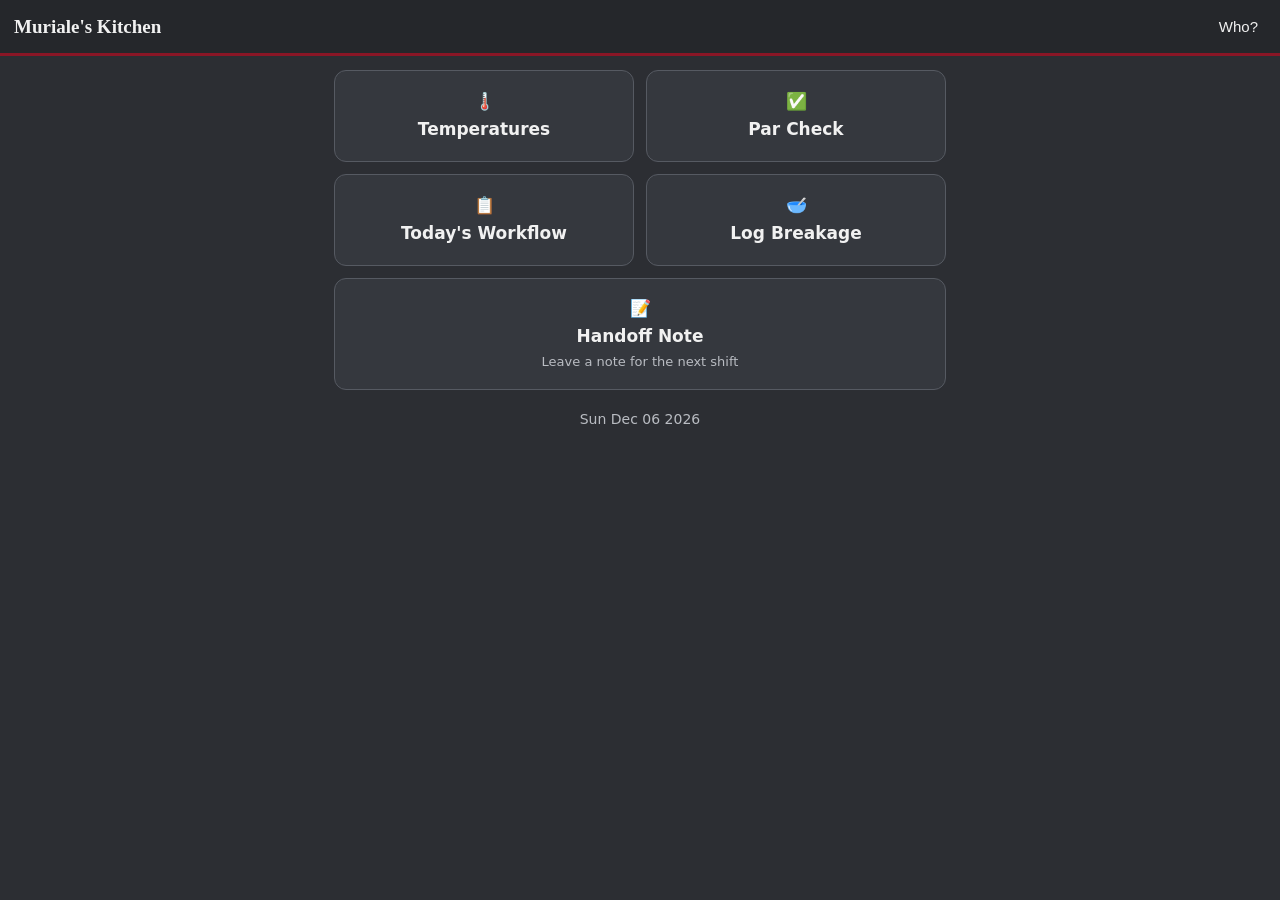
==== ui/m/index.html @ 5ecfcae3 "v2.44.3: phone shows why a save failed; Phone Access lists recent phone activity Co-Authored-By: Cla" ====
<!doctype html>
<html lang="en"><head><meta charset="utf-8">
<meta name="viewport" content="width=device-width,initial-scale=1,maximum-scale=1">
<meta name="theme-color" content="#2c2e33"><link rel="manifest" href="manifest.json"><link rel="icon" href="/favicon.png"><link rel="apple-touch-icon" href="/app-icon.png">
<title>Muriale's Kitchen</title>
<style>
:root{--bg:#2c2e33;--panel:#35383e;--line:#565a62;--text:#f1f1f1;--mute:#b9bcc2;--wine:#8a1626;--green:#1e7d30;--gold:#e0bc6e;--red:#c8202f}
*{box-sizing:border-box;-webkit-tap-highlight-color:transparent}
html,body{margin:0;background:var(--bg);color:var(--text);font:17px/1.4 system-ui,Roboto,Arial,sans-serif}
::-webkit-scrollbar{display:none}*{scrollbar-width:none}
header{position:sticky;top:0;z-index:5;display:flex;align-items:center;gap:10px;padding:10px 14px;background:#25272b;border-bottom:3px solid var(--wine)}
header h1{font:700 19px Georgia,serif;margin:0;flex:1}
header button{background:none;border:0;color:var(--text);font-size:15px;padding:8px}
main{padding:14px;max-width:640px;margin:0 auto;padding-bottom:90px}
.tiles{display:grid;grid-template-columns:1fr 1fr;gap:12px}
.tile{text-decoration:none;background:var(--panel);border:1px solid var(--line);border-radius:12px;padding:18px 10px;text-align:center;font-weight:700;font-size:17px;color:var(--text);min-height:92px;display:flex;flex-direction:column;align-items:center;justify-content:center;gap:4px}
.tile small{text-decoration:none;font-weight:400;color:var(--mute);font-size:13px}
.card{background:var(--panel);border:1px solid var(--line);border-radius:12px;padding:12px;margin:10px 0}
input,select,textarea{width:100%;font:inherit;background:#24262a;color:var(--text);border:1px solid #6b6f78;border-radius:8px;padding:12px;min-height:48px}
textarea{min-height:90px}
label{display:block;font-size:14px;color:var(--mute);margin:10px 0 4px}
.btn{display:block;width:100%;border:0;border-radius:10px;padding:15px;font:700 17px inherit;color:#fff;background:var(--green);margin:12px 0}
.btn.alt{background:#4a4d55}.btn.sm{display:inline-block;width:auto;padding:10px 16px;margin:0;font-size:15px}
.row{display:flex;gap:8px;align-items:center}.row>*{flex:1}.row>.fix{flex:none}
.ok{color:#7fd48d}.bad{color:#ff8a93;font-weight:700}.mute{color:var(--mute);font-size:14px}
.bar{position:sticky;bottom:0;margin:14px -14px -90px;padding:10px 14px;background:#25272b;border-top:1px solid var(--line)}.bar .btn{margin:0;max-width:640px;margin:0 auto}
#errbar{position:sticky;top:52px;z-index:8;display:none;background:#5b0c17;border:2px solid var(--red);border-radius:10px;padding:12px 14px;margin-bottom:10px;font-weight:700}
#toast{position:fixed;left:14px;right:14px;bottom:80px;background:#111;border:1px solid var(--gold);border-radius:10px;padding:14px;display:none;z-index:9}#toast.err{border-color:var(--red)}
.tick{display:flex;gap:12px;align-items:flex-start;padding:12px 0;border-bottom:1px solid #45484f}.tick:last-child{border:0}
.tick input{width:30px;height:30px;min-height:0;flex:none;margin-top:2px}
h2{font:700 18px Georgia,serif;margin:16px 0 6px;color:var(--gold)}
</style></head>
<body>
<header><button id="back" style="display:none">‹ Home</button><h1 id="ttl">Muriale's Kitchen</h1><button id="who"></button></header>
<main><div id="errbar" onclick="this.style.display='none'"></div><div id="v"></div></main><div id="toast"></div>
<script>
"use strict";
const $=s=>document.querySelector(s), esc=s=>String(s==null?"":s).replace(/[&<>"]/g,c=>({"&":"&amp;","<":"&lt;",">":"&gt;",'"':"&quot;"}[c]));
const V=$("#v"); let toastT;
window.addEventListener("unhandledrejection",e=>toast("Something went wrong: "+((e.reason&&e.reason.message)||e.reason),true));window.addEventListener("error",e=>toast("Something went wrong: "+e.message,true));
function toast(m,err){if(err){const e=$("#errbar");e.innerHTML="⚠ "+esc(m)+'<div class="mute" style="font-weight:400">Nothing was lost on the screen. Tap here to close, fix it and try again.</div>';e.style.display="block";window.scrollTo(0,0);return;}$("#errbar").style.display="none";const t=$("#toast");t.textContent=m;t.className=err?"err":"";t.style.display="block";clearTimeout(toastT);toastT=setTimeout(()=>t.style.display="none",err?7000:2800);}
async function api(p,o){let r;try{r=await fetch(p,o);}catch(e){throw new Error("Could not reach the kitchen computer. Check the Wi-Fi and that Kitchen Ops is open on it. Your entries are still on this screen, so try Save again.");}const j=await r.json().catch(()=>({}));if(!r.ok)throw new Error(j.error||"That did not work. Try again.");return j;}
const post=(p,b)=>api(p,{method:"POST",headers:{"Content-Type":"application/json"},body:JSON.stringify(b)}).then(r=>{$("#errbar").style.display="none";return r;});
function me(){try{return localStorage.getItem("kname")||""}catch(e){return ""}}
function setMe(v){const n=(v||"").trim().split(/\s+/)[0]||"";const t=n?n[0].toUpperCase()+n.slice(1):"";try{localStorage.setItem("kname",t)}catch(e){}$("#who").textContent=t?"👤 "+t:"Who?";return t;}
function whoField(){return `<label>Your first name</label><input id="by" value="${esc(me())}" autocomplete="off" autocapitalize="words" placeholder="First name">`;}
function needBy(){const v=setMe($("#by").value);if(!v){toast("Type your first name.",true);$("#by").focus();return "";}return v;}
const today=()=>{const d=new Date();return d.getFullYear()+"-"+String(d.getMonth()+1).padStart(2,"0")+"-"+String(d.getDate()).padStart(2,"0");};
const SCREENS={home,temps,par,work,brk,note};
async function route(){$("#errbar").style.display="none";const h=(location.hash||"#home").slice(1);const [name,arg]=h.split("/");$("#back").style.display=name==="home"?"none":"";setMe(me());
  try{await (SCREENS[name]||home)(decodeURIComponent(arg||""));}catch(e){V.innerHTML=`<div class="card bad">${esc(e.message)}</div><button class="btn alt" onclick="route()">Try again</button>`;}}
window.addEventListener("hashchange",route);$("#back").onclick=()=>location.hash="home";
$("#who").onclick=()=>{const n=prompt("Your first name",me());if(n!==null){setMe(n);}};
function title(t){$("#ttl").textContent=t;}

function home(){title("Muriale's Kitchen");
  V.innerHTML=`<div class="tiles">
  <a class="tile" href="#temps">🌡️<span>Temperatures</span></a>
  <a class="tile" href="#par">✅<span>Par Check</span></a>
  <a class="tile" href="#work">📋<span>Today's Workflow</span></a>
  <a class="tile" href="#brk">🥣<span>Log Breakage</span></a>
  <a class="tile" href="#note" style="grid-column:span 2">📝<span>Handoff Note</span><small>Leave a note for the next shift</small></a></div>
  <p class="mute" style="text-align:center;margin-top:20px">${esc(new Date().toDateString())}</p>`;}

let tempMsg="";
function lim(p,kinds){const k=(kinds.find(x=>x.kind===p.kind)||{});const own=p.min!=null||p.max!=null;return {min:own?p.min:k.min,max:own?p.max:k.max};}
function limText(l){return l.min!=null&&l.max!=null?l.min+"° to "+l.max+"°":l.max!=null?l.max+"° or below":l.min!=null?l.min+"° or above":"";}
function stat(l,v){if(isNaN(v))return "";if(l.max!=null&&v>l.max)return "warm";if(l.min!=null&&v<l.min)return "cold";return "ok";}
async function temps(){title("Temperatures");const d=await api("/api/temps");const t=today();
  const done={};(d.readings||[]).forEach(r=>{if((r.at||"").slice(0,10)===t)done[r.pointId]=r;});
  const L={};d.points.forEach(p=>L[p.id]=lim(p,d.kinds));
  const groups={};d.points.forEach(p=>(groups[p.area||p.kind||"Other"]=groups[p.area||p.kind||"Other"]||[]).push(p));
  if(!d.points.length){V.innerHTML=`<div class="card">No temperature points are set up yet. Add them on the computer in Settings.</div>`;return;}
  V.innerHTML=(tempMsg?`<div class="card" style="border-color:${/OUT OF RANGE/.test(tempMsg)?"var(--red)":"var(--green)"}">${tempMsg}</div>`:"")+whoField()+Object.entries(groups).map(([g,ps])=>`<h2>${esc(g)}</h2>`+ps.map(p=>{const r=done[p.id];const bad=r&&(r.status==="Too Warm"||r.status==="Too Cold");
    return `<div class="card" data-p="${esc(p.id)}"><div class="row"><b>${esc(p.name)}</b><span class="mute fix">${esc(limText(L[p.id]))}</span></div>
    ${r?`<div class="${bad?"bad":"ok"} mute">Logged today: ${esc(r.temp)}°F at ${esc(r.at.slice(11))} by ${esc(r.by)}${bad?" - OUT OF RANGE":""}</div>`:""}
    <div class="row" style="margin-top:6px"><button type="button" class="btn alt sm fix neg" style="min-width:64px;font-size:22px">±</button><input class="tv" type="text" inputmode="decimal" autocomplete="off" placeholder="°F"></div>
    <div class="st" style="margin-top:6px;font-weight:700"></div>
    <input class="ta" style="display:none;margin-top:8px" placeholder="Corrective action (required)"></div>`;}).join("")).join("")+`<div class="bar"><button class="btn" id="go">Save Temperatures</button></div>`;
  tempMsg="";
  const num=c=>parseFloat(c.querySelector(".tv").value.replace(/[−–]/g,"-"));
  const upd=c=>{const v=num(c),s=stat(L[c.dataset.p],v),st=c.querySelector(".st"),ta=c.querySelector(".ta");
    st.textContent=s==="ok"?"✔ OK":s==="warm"?"✖ TOO WARM - write what you did":s==="cold"?"✖ TOO COLD - write what you did":"";st.className="st "+(s==="ok"?"ok":s?"bad":"");ta.style.display=s&&s!=="ok"?"block":"none";};
  V.oninput=e=>{const c=e.target.closest("[data-p]");if(c&&e.target.classList.contains("tv"))upd(c);};
  V.onclick=e=>{const b=e.target.closest(".neg");if(!b)return;const i=b.parentNode.querySelector(".tv");i.value=i.value.startsWith("-")?i.value.slice(1):"-"+i.value;i.focus();upd(b.closest("[data-p]"));};
  $("#go").onclick=async()=>{const by=needBy();if(!by)return;const cards=[...V.querySelectorAll("[data-p]")].filter(c=>!isNaN(num(c)));
    if(!cards.length){toast("Enter at least one temperature.",true);return;}
    const rows=[],badList=[];for(const c of cards){const v=num(c),s=stat(L[c.dataset.p],v),a=c.querySelector(".ta").value.trim(),name=c.querySelector("b").textContent;
      if(s&&s!=="ok"){if(!a){c.querySelector(".ta").focus();toast(name+" is out of range. Write the corrective action.",true);return;}badList.push(name+" "+v+"°F");}
      rows.push({pointId:c.dataset.p,temp:v,action:s&&s!=="ok"?a:""});}
    try{await post("/api/temps",{by,readings:rows});
      tempMsg=badList.length?`<b class="bad">OUT OF RANGE (${badList.length}):</b><br>${badList.map(esc).join("<br>")}<br><span class="mute">Corrective action saved.</span>`:`<b class="ok">Saved ${rows.length} reading${rows.length>1?"s":""}. All in range.</b>`;
      window.scrollTo(0,0);temps();}
    catch(e){toast(e.message,true);}};}

async function par(st){if(!st){title("Par Check");const d=await api("/api/parcheck");V.innerHTML=`<p class="mute">Pick your station.</p><div class="tiles">${d.stations.map(s=>`<a class="tile" href="#par/${encodeURIComponent(s)}">${esc(s)}</a>`).join("")}</div>`;return;}
  title(st+" Par Check");const d=await api("/api/parcheck?station="+encodeURIComponent(st));const c=d.check||{};const On=c.on||{},Mk=c.make||{},In=c.init||{};
  V.innerHTML=whoField()+(c.by?`<div class="ok mute">Already checked today by ${esc(c.by)} at ${esc(c.time)}. You can update it.</div>`:"")+d.items.map(i=>`<div class="card" data-i="${esc(i.id)}"><b>${esc(i.item)}</b> <span class="mute">PAR: ${esc(i.par||"-")}</span>
    <div class="row" style="margin-top:6px"><div><label>On hand</label><input class="on" value="${esc(On[i.id]||"")}"></div><div><label>Make / order</label><input class="mk" value="${esc(Mk[i.id]||"")}"></div></div></div>`).join("")+
    (d.notes.length?`<h2>Notes</h2>${d.notes.map(n=>`<p class="mute">${esc(n)}</p>`).join("")}`:"")+`<div class="bar"><button class="btn" id="go">Save Par Check</button></div>`;
  $("#go").onclick=async()=>{const by=needBy();if(!by)return;const rows=[...V.querySelectorAll("[data-i]")].map(c=>({id:c.dataset.i,on:c.querySelector(".on").value,make:c.querySelector(".mk").value,init:by}));
    try{await post("/api/parcheck",{station:st,by,rows});toast("Par check saved.");location.hash="par";}catch(e){toast(e.message,true);}};}

async function work(){title("Today's Workflow");const d=await api("/api/dw/today");
  V.innerHTML=whoField()+`<p class="mute" id="cnt">${d.done} of ${d.total} done</p>`+d.blocks.map(b=>`<h2>${esc(b.block)} <span class="mute">${esc(b.start||"")}${b.end?" - "+esc(b.end):""}</span></h2><div class="card">${b.items.map(i=>`<label class="tick" style="margin:0;color:var(--text);font-size:17px"><input type="checkbox" data-i="${esc(i.id)}" ${i.done?"checked":""}><span>${esc(i.text)}${i.done&&i.by?`<br><span class="mute">${esc(i.by)} ${esc(i.time||"")}</span>`:""}</span></label>`).join("")}</div>`).join("");
  V.onchange=async e=>{const el=e.target;if(!el.dataset.i)return;const by=setMe($("#by").value);if(!by){el.checked=!el.checked;toast("Type your first name first.",true);return;}
    try{await post("/api/dw/tick",{Date:d.date,ItemID:el.dataset.i,By:by,On:el.checked});}catch(err){el.checked=!el.checked;toast(err.message,true);}};}

async function brk(){title("Log Breakage");const d=await api("/api/reg/breakage");const f={};d.def.fields.forEach(x=>f[x.key]=x);
  const sel=(k,dv)=>`<select id="b-${k}">${(f[k].opts||[]).map(o=>`<option ${o===dv?"selected":""}>${esc(o)}</option>`).join("")}</select>`;
  V.innerHTML=whoField()+`<label>Area</label>${sel("area")}<label>What broke or went missing?</label><input id="b-item" placeholder="Item, e.g. 6 qt cambro">
  <label>Issue</label>${sel("issueType")}<label>Quantity</label><input id="b-qty" inputmode="numeric" value="1"><label>Cause (optional)</label><select id="b-cause"><option value=""></option>${(f.cause.opts||[]).map(o=>`<option>${esc(o)}</option>`).join("")}</select>
  <label>Replacement needed?</label><select id="b-replace">${(f.replace.opts||["Yes","No"]).map(o=>`<option>${esc(o)}</option>`).join("")}</select><label>Notes</label><textarea id="b-notes"></textarea>
  <div class="bar"><button class="btn" id="go">Save Breakage</button></div>`;
  $("#go").onclick=async()=>{const by=needBy();if(!by)return;const g=k=>$("#b-"+k).value.trim();
    try{await post("/api/reg/breakage",{date:today(),area:g("area"),item:g("item"),issueType:g("issueType"),qty:g("qty"),cause:g("cause"),by,replace:g("replace"),notes:g("notes"),status:(f.status.opts||["Open"])[0]});toast("Logged.");location.hash="home";}catch(e){toast(e.message,true);}};}

function note(){title("Handoff Note");V.innerHTML=whoField()+`<label>Note for the next shift</label><textarea id="nt" style="min-height:160px" maxlength="2000"></textarea><div class="bar"><button class="btn" id="go">Leave Note</button></div>`;
  $("#go").onclick=async()=>{const by=needBy();if(!by)return;const text=$("#nt").value.trim();if(!text){toast("Write the note first.",true);return;}
    try{await post("/api/notes",{by,text});toast("Note left.");location.hash="home";}catch(e){toast(e.message,true);}};}
route();
</script></body></html>
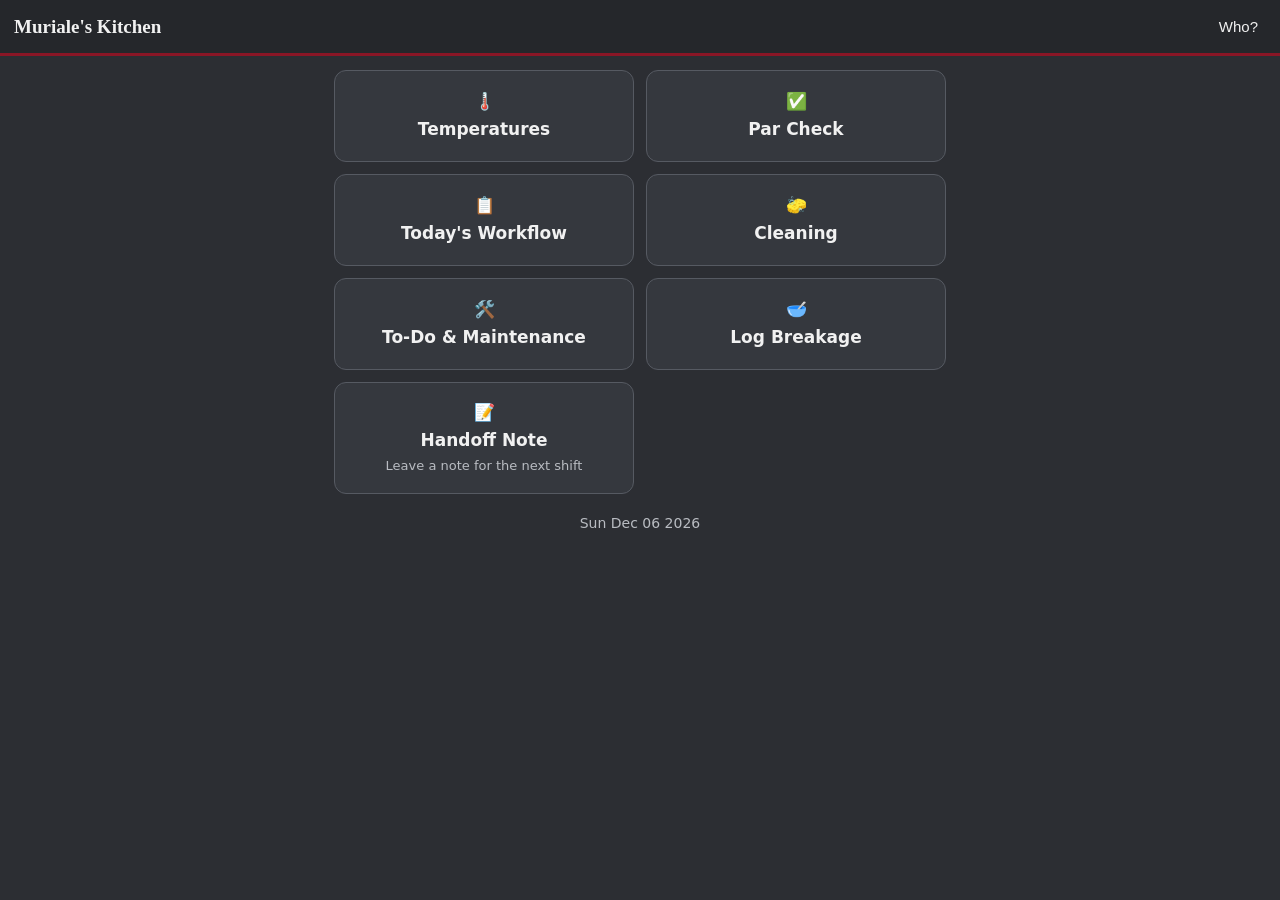
==== commit df02dd61: "v2.45.0: phone Cleaning and To-Do & Maintenance screens Co-Authored-By: Claude Sonnet 5.5 <noreply@a" ====
--- a/ui/m/index.html
+++ b/ui/m/index.html
@@ -46,7 +46,7 @@
 function whoField(){return `<label>Your first name</label><input id="by" value="${esc(me())}" autocomplete="off" autocapitalize="words" placeholder="First name">`;}
 function needBy(){const v=setMe($("#by").value);if(!v){toast("Type your first name.",true);$("#by").focus();return "";}return v;}
 const today=()=>{const d=new Date();return d.getFullYear()+"-"+String(d.getMonth()+1).padStart(2,"0")+"-"+String(d.getDate()).padStart(2,"0");};
-const SCREENS={home,temps,par,work,brk,note};
+const SCREENS={home,temps,par,work,clean,todo,brk,note};
 async function route(){$("#errbar").style.display="none";const h=(location.hash||"#home").slice(1);const [name,arg]=h.split("/");$("#back").style.display=name==="home"?"none":"";setMe(me());
   try{await (SCREENS[name]||home)(decodeURIComponent(arg||""));}catch(e){V.innerHTML=`<div class="card bad">${esc(e.message)}</div><button class="btn alt" onclick="route()">Try again</button>`;}}
 window.addEventListener("hashchange",route);$("#back").onclick=()=>location.hash="home";
@@ -58,8 +58,10 @@
   <a class="tile" href="#temps">🌡️<span>Temperatures</span></a>
   <a class="tile" href="#par">✅<span>Par Check</span></a>
   <a class="tile" href="#work">📋<span>Today's Workflow</span></a>
+  <a class="tile" href="#clean">🧽<span>Cleaning</span></a>
+  <a class="tile" href="#todo">🛠️<span>To-Do &amp; Maintenance</span></a>
   <a class="tile" href="#brk">🥣<span>Log Breakage</span></a>
-  <a class="tile" href="#note" style="grid-column:span 2">📝<span>Handoff Note</span><small>Leave a note for the next shift</small></a></div>
+  <a class="tile" href="#note">📝<span>Handoff Note</span><small>Leave a note for the next shift</small></a></div>
   <p class="mute" style="text-align:center;margin-top:20px">${esc(new Date().toDateString())}</p>`;}
 
 let tempMsg="";
@@ -76,17 +78,17 @@
     ${r?`<div class="${bad?"bad":"ok"} mute">Logged today: ${esc(r.temp)}°F at ${esc(r.at.slice(11))} by ${esc(r.by)}${bad?" - OUT OF RANGE":""}</div>`:""}
     <div class="row" style="margin-top:6px"><button type="button" class="btn alt sm fix neg" style="min-width:64px;font-size:22px">±</button><input class="tv" type="text" inputmode="decimal" autocomplete="off" placeholder="°F"></div>
     <div class="st" style="margin-top:6px;font-weight:700"></div>
-    <input class="ta" style="display:none;margin-top:8px" placeholder="Corrective action (required)"></div>`;}).join("")).join("")+`<div class="bar"><button class="btn" id="go">Save Temperatures</button></div>`;
+    <input class="ta" style="display:none;margin-top:8px" placeholder="Enter Corrective Action"></div>`;}).join("")).join("")+`<div class="bar"><button class="btn" id="go">Save Temperatures</button></div>`;
   tempMsg="";
   const num=c=>parseFloat(c.querySelector(".tv").value.replace(/[−–]/g,"-"));
   const upd=c=>{const v=num(c),s=stat(L[c.dataset.p],v),st=c.querySelector(".st"),ta=c.querySelector(".ta");
-    st.textContent=s==="ok"?"✔ OK":s==="warm"?"✖ TOO WARM - write what you did":s==="cold"?"✖ TOO COLD - write what you did":"";st.className="st "+(s==="ok"?"ok":s?"bad":"");ta.style.display=s&&s!=="ok"?"block":"none";};
+    st.textContent=s==="ok"?"✔ OK":s==="warm"?"✖ TOO WARM - Enter Corrective Action":s==="cold"?"✖ TOO COLD - Enter Corrective Action":"";st.className="st "+(s==="ok"?"ok":s?"bad":"");ta.style.display=s&&s!=="ok"?"block":"none";};
   V.oninput=e=>{const c=e.target.closest("[data-p]");if(c&&e.target.classList.contains("tv"))upd(c);};
   V.onclick=e=>{const b=e.target.closest(".neg");if(!b)return;const i=b.parentNode.querySelector(".tv");i.value=i.value.startsWith("-")?i.value.slice(1):"-"+i.value;i.focus();upd(b.closest("[data-p]"));};
   $("#go").onclick=async()=>{const by=needBy();if(!by)return;const cards=[...V.querySelectorAll("[data-p]")].filter(c=>!isNaN(num(c)));
     if(!cards.length){toast("Enter at least one temperature.",true);return;}
     const rows=[],badList=[];for(const c of cards){const v=num(c),s=stat(L[c.dataset.p],v),a=c.querySelector(".ta").value.trim(),name=c.querySelector("b").textContent;
-      if(s&&s!=="ok"){if(!a){c.querySelector(".ta").focus();toast(name+" is out of range. Write the corrective action.",true);return;}badList.push(name+" "+v+"°F");}
+      if(s&&s!=="ok"){if(!a){c.querySelector(".ta").focus();toast(name+" is out of range. Enter Corrective Action.",true);return;}badList.push(name+" "+v+"°F");}
       rows.push({pointId:c.dataset.p,temp:v,action:s&&s!=="ok"?a:""});}
     try{await post("/api/temps",{by,readings:rows});
       tempMsg=badList.length?`<b class="bad">OUT OF RANGE (${badList.length}):</b><br>${badList.map(esc).join("<br>")}<br><span class="mute">Corrective action saved.</span>`:`<b class="ok">Saved ${rows.length} reading${rows.length>1?"s":""}. All in range.</b>`;
@@ -115,6 +117,42 @@
   $("#go").onclick=async()=>{const by=needBy();if(!by)return;const g=k=>$("#b-"+k).value.trim();
     try{await post("/api/reg/breakage",{date:today(),area:g("area"),item:g("item"),issueType:g("issueType"),qty:g("qty"),cause:g("cause"),by,replace:g("replace"),notes:g("notes"),status:(f.status.opts||["Open"])[0]});toast("Logged.");location.hash="home";}catch(e){toast(e.message,true);}};}
 
+
+function expandList(items,render,onDone){ // rows that open to a small form with a Done button
+  return items.map((it,i)=>`<div class="card" data-x="${i}"><div class="tick" style="border:0;padding:0;cursor:pointer" data-open="${i}"><span style="flex:1"><b>${esc(it.title)}</b><br><span class="mute">${esc(it.sub||"")}</span></span>${it.badge?`<span class="${it.bad?"bad":"mute"}">${esc(it.badge)}</span>`:""}</div><div class="more" style="display:none">${render(it,i)}</div></div>`).join("");
+}
+function wireList(items,onDone){
+  V.onclick=async e=>{const o=e.target.closest("[data-open]");if(o){const m=o.parentNode.querySelector(".more");m.style.display=m.style.display==="none"?"block":"none";return;}
+    const b=e.target.closest("[data-done]");if(!b||b.disabled)return;const card=b.closest("[data-x]"),it=items[+card.dataset.x];const by=needBy();if(!by)return;
+    b.disabled=true;b.textContent="Saving...";try{await onDone(it,by,card);toast("Saved.");route();}catch(err){toast(err.message,true);b.disabled=false;b.textContent="Done";}};
+}
+async function clean(){title("Cleaning");const d=await api("/api/clean/today");const items=[];
+  const sec=(label,list,kind,f)=>list.forEach(x=>items.push({kind,label,...f(x)}));
+  sec("Cleaning",d.tasks.filter(x=>x.state!=="Upcoming"),"task",x=>({id:x.id,title:x.area+": "+x.task,sub:[x.timing,x.role].filter(Boolean).join(" · ")+(x.verify==="Yes"?" · manager verifies":""),badge:x.state,bad:x.state==="Overdue",done:x.state==="Done Today"}));
+  sec("Weekly deep clean",(d.deep||[]),"deep",x=>({id:x.id,title:x.area+": "+x.task,sub:[x.day,x.role].filter(Boolean).join(" · "),badge:x.state,bad:x.state==="Overdue",done:x.state==="Done Today"}));
+  sec("Manager checks",d.checks.filter(x=>x.state!=="Upcoming"),"check",x=>({id:x.id,title:(x.area?x.area+": ":"")+x.check,sub:x.whatCheck||x.frequency||"",badge:x.state,bad:x.state==="Overdue",done:x.state==="Done Today"}));
+  const open=items.filter(i=>!i.done),done=items.filter(i=>i.done);
+  const all=[...open,...done];let last="";
+  V.innerHTML=whoField()+`<p class="mute">${open.length} to do, ${done.length} done today</p>`+(all.length?all.map((it,i)=>{const h=it.label!==last&&!it.done?(last=it.label,`<h2>${esc(it.label)}</h2>`):"";return h+expandList([it],it2=>it.done?`<div class="ok mute">Already done today.</div>`:
+    (it.kind==="check"?`<label>Result</label><select class="res"><option>Pass</option><option>Needs Attention</option><option>N/A</option></select>`:it.kind==="task"?`<label class="tick" style="margin:0;color:var(--text);font-size:16px"><input type="checkbox" class="iss"><span>I found a problem</span></label>`:"")+`<label>Notes (optional)</label><input class="nt"><button class="btn" data-done>Done</button>`).replace('data-x="0"',`data-x="${i}"`);}).join(""):`<div class="card">Nothing due right now.</div>`);
+  wireList(all,async(it,by,card)=>{const notes=card.querySelector(".nt").value.trim();
+    if(it.kind==="task")await post("/api/clean/done",{id:it.id,by,issue:card.querySelector(".iss").checked,notes});
+    else if(it.kind==="deep")await post("/api/clean/deepdone",{id:it.id,by,notes});
+    else await post("/api/mgr/done",{ID:it.id,By:by,Result:card.querySelector(".res").value,Notes:notes});});}
+
+async function todo(){title("To-Do & Maintenance");const t=today();
+  const d=await api("/api/todo?from="+t+"&to="+t+"&sources="+encodeURIComponent("Equipment PM,Grounds / Facility,Issue,Other"));
+  const list=d.items.filter(x=>x.state!=="Upcoming").map(x=>({kind:x.kind,id:x.id,group:x.group,title:x.title,sub:x.detail||"",badge:x.state==="Open"?"":x.state,bad:x.state==="Overdue"}));
+  const groups={};list.forEach(i=>(groups[i.group]=groups[i.group]||[]).push(i));let n=0;const flat=[];
+  V.innerHTML=whoField()+`<button class="btn alt" id="add">+ Add a to-do</button><div id="addbox" class="card" style="display:none"><label>What needs doing</label><input id="a-t"><label>Type</label><select id="a-ty"><option>Maintenance</option><option>Cleaning</option><option>General</option></select><label>Due date (optional)</label><input id="a-d" type="date"><button class="btn" id="a-go">Add</button></div>`+
+    (list.length?Object.entries(groups).map(([g,its])=>`<h2>${esc(g)}</h2>`+its.map(it=>{const i=flat.push(it)-1;const canDone=it.kind==="task"||it.kind==="todo";
+      return expandList([it],()=>canDone?`<label>Notes (optional)</label><input class="nt"><button class="btn" data-done>Done</button>`:`<div class="mute">${it.kind==="issue"?"Update or close this on the computer, or tell the maintenance lead.":"This one is finished on the computer."}</div>`).replace('data-x="0"',`data-x="${i}"`);}).join("")).join(""):`<div class="card">Nothing due right now.</div>`);
+  wireList(flat,async(it,by,card)=>{const note=card.querySelector(".nt").value.trim();
+    if(it.kind==="task")await post("/api/maint/pm/"+encodeURIComponent(it.id)+"/done",{By:by,Note:note});else await post("/api/maint/todos/"+encodeURIComponent(it.id)+"/done",{by});});
+  $("#add").onclick=()=>{const b=$("#addbox");b.style.display=b.style.display==="none"?"block":"none";};
+  $("#a-go").onclick=async()=>{const by=needBy();if(!by)return;const title=$("#a-t").value.trim();if(!title){toast("Write what needs doing.",true);return;}
+    try{await post("/api/maint/todos",{title,type:$("#a-ty").value,due:$("#a-d").value,createdBy:by});toast("Added.");route();}catch(e){toast(e.message,true);}};}
+
 function note(){title("Handoff Note");V.innerHTML=whoField()+`<label>Note for the next shift</label><textarea id="nt" style="min-height:160px" maxlength="2000"></textarea><div class="bar"><button class="btn" id="go">Leave Note</button></div>`;
   $("#go").onclick=async()=>{const by=needBy();if(!by)return;const text=$("#nt").value.trim();if(!text){toast("Write the note first.",true);return;}
     try{await post("/api/notes",{by,text});toast("Note left.");location.hash="home";}catch(e){toast(e.message,true);}};}
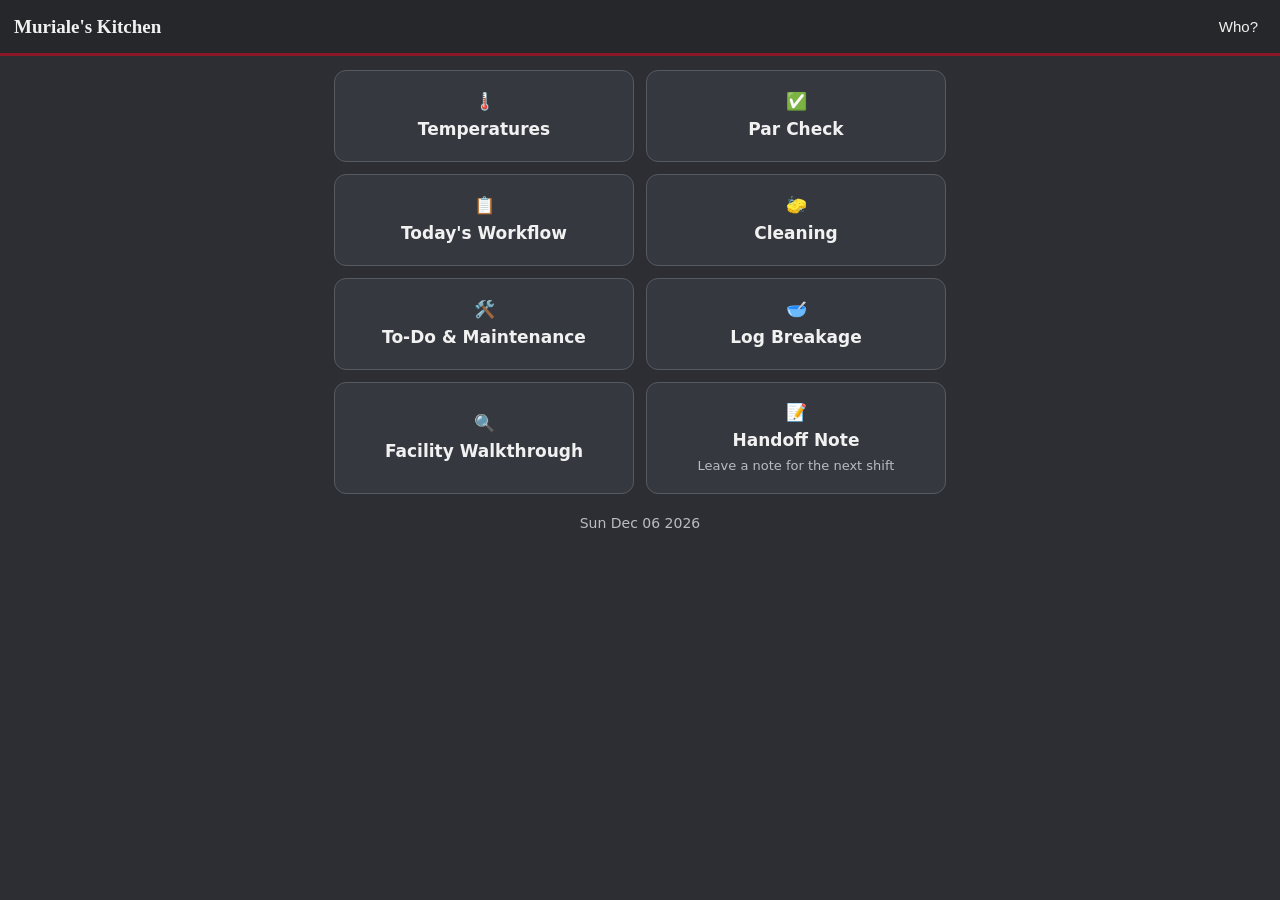
==== commit 3f536c3b: "v2.46.0: phone Facility Walkthrough (findings to Inspection Items) Co-Authored-By: Claude Sonnet 5.5" ====
--- a/ui/m/index.html
+++ b/ui/m/index.html
@@ -46,7 +46,7 @@
 function whoField(){return `<label>Your first name</label><input id="by" value="${esc(me())}" autocomplete="off" autocapitalize="words" placeholder="First name">`;}
 function needBy(){const v=setMe($("#by").value);if(!v){toast("Type your first name.",true);$("#by").focus();return "";}return v;}
 const today=()=>{const d=new Date();return d.getFullYear()+"-"+String(d.getMonth()+1).padStart(2,"0")+"-"+String(d.getDate()).padStart(2,"0");};
-const SCREENS={home,temps,par,work,clean,todo,brk,note};
+const SCREENS={home,temps,par,work,clean,todo,walk,brk,note};
 async function route(){$("#errbar").style.display="none";const h=(location.hash||"#home").slice(1);const [name,arg]=h.split("/");$("#back").style.display=name==="home"?"none":"";setMe(me());
   try{await (SCREENS[name]||home)(decodeURIComponent(arg||""));}catch(e){V.innerHTML=`<div class="card bad">${esc(e.message)}</div><button class="btn alt" onclick="route()">Try again</button>`;}}
 window.addEventListener("hashchange",route);$("#back").onclick=()=>location.hash="home";
@@ -61,6 +61,7 @@
   <a class="tile" href="#clean">🧽<span>Cleaning</span></a>
   <a class="tile" href="#todo">🛠️<span>To-Do &amp; Maintenance</span></a>
   <a class="tile" href="#brk">🥣<span>Log Breakage</span></a>
+  <a class="tile" href="#walk">🔍<span>Facility Walkthrough</span></a>
   <a class="tile" href="#note">📝<span>Handoff Note</span><small>Leave a note for the next shift</small></a></div>
   <p class="mute" style="text-align:center;margin-top:20px">${esc(new Date().toDateString())}</p>`;}
 
@@ -153,6 +154,26 @@
   $("#a-go").onclick=async()=>{const by=needBy();if(!by)return;const title=$("#a-t").value.trim();if(!title){toast("Write what needs doing.",true);return;}
     try{await post("/api/maint/todos",{title,type:$("#a-ty").value,due:$("#a-d").value,createdBy:by});toast("Added.");route();}catch(e){toast(e.message,true);}};}
 
+let walkLog=[];
+async function walk(){title("Facility Walkthrough");const o=await api("/api/phone/options");
+  const lastArea=(()=>{try{return localStorage.getItem("warea")||""}catch(e){return ""}})();
+  const pr=o.priorities||[];const defP=pr[2]||pr[pr.length-1]||"";
+  V.innerHTML=whoField()+`<p class="mute">Walk the building. Add each broken, damaged or unsafe thing as you find it. Each one is saved right away to Inspection Items.</p>
+  <div class="card"><label>Area</label><select id="w-a"><option value="">Choose the area</option>${o.areas.map(a=>`<option ${a===lastArea?"selected":""}>${esc(a)}</option>`).join("")}</select>
+  <label>What is wrong?</label><textarea id="w-w" placeholder="e.g. Walk-in door seal torn, hood light out"></textarea>
+  <label>Type</label><select id="w-c">${o.categories.map(c=>`<option>${esc(c)}</option>`).join("")}</select>
+  <label>How urgent?</label><select id="w-p">${pr.map(x=>`<option ${x===defP?"selected":""}>${esc(x)}</option>`).join("")}</select>
+  <button class="btn" id="w-go">Add Finding</button></div>
+  <h2>Logged this walkthrough (${walkLog.length})</h2>${walkLog.length?walkLog.map(x=>`<div class="card"><b>${esc(x.area||"No area")}</b> · <span class="mute">${esc(x.cat)} · ${esc(x.pri)}</span><br>${esc(x.what)}<div class="ok mute">Saved ${esc(x.at)}</div></div>`).join(""):`<p class="mute">Nothing yet.</p>`}`;
+  V.onclick=null;
+  $("#w-go").onclick=async()=>{const b=$("#w-go");if(b.disabled)return;const by=needBy();if(!by)return;const what=$("#w-w").value.trim(),area=$("#w-a").value;
+    if(!area){toast("Choose the area.",true);return;}if(!what){toast("Write what is wrong.",true);return;}
+    b.disabled=true;b.textContent="Saving...";
+    try{await post("/api/maint/findings",{area,category:$("#w-c").value,what,priority:$("#w-p").value,foundBy:by});
+      try{localStorage.setItem("warea",area)}catch(e){}
+      walkLog.unshift({area,cat:$("#w-c").value,pri:$("#w-p").value,what,at:new Date().toLocaleTimeString([], {hour:"numeric",minute:"2-digit"})});toast("Saved.");walk();}
+    catch(e){toast(e.message,true);b.disabled=false;b.textContent="Add Finding";}};}
+
 function note(){title("Handoff Note");V.innerHTML=whoField()+`<label>Note for the next shift</label><textarea id="nt" style="min-height:160px" maxlength="2000"></textarea><div class="bar"><button class="btn" id="go">Leave Note</button></div>`;
   $("#go").onclick=async()=>{const by=needBy();if(!by)return;const text=$("#nt").value.trim();if(!text){toast("Write the note first.",true);return;}
     try{await post("/api/notes",{by,text});toast("Note left.");location.hash="home";}catch(e){toast(e.message,true);}};}
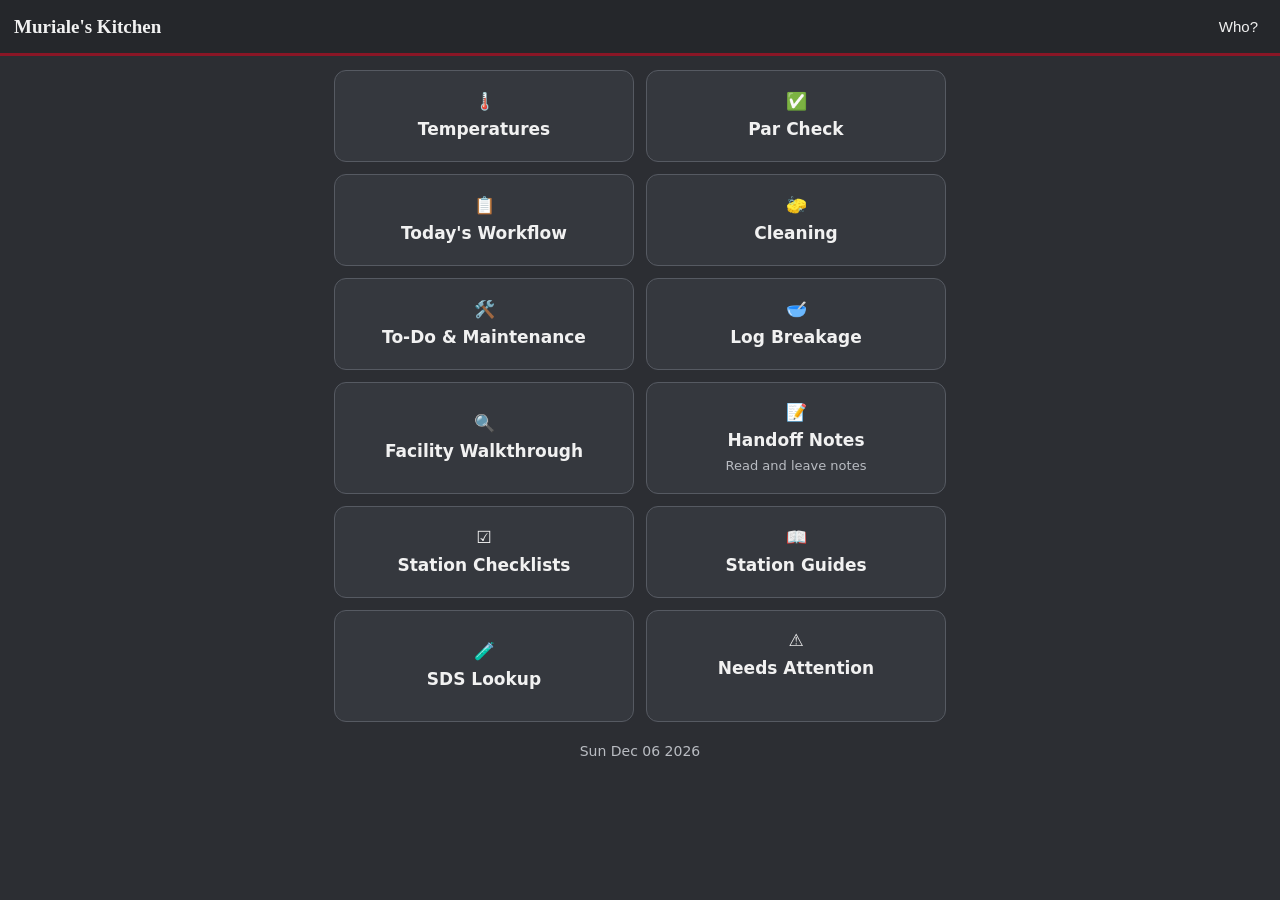
==== commit 65121e7e: "v2.48.0: phone offline queue, photos, needs attention, notes, checklists, guides, SDS lookup Co-Auth" ====
--- a/ui/m/index.html
+++ b/ui/m/index.html
@@ -31,24 +31,45 @@
 h2{font:700 18px Georgia,serif;margin:16px 0 6px;color:var(--gold)}
 </style></head>
 <body>
-<header><button id="back" style="display:none">‹ Home</button><h1 id="ttl">Muriale's Kitchen</h1><button id="who"></button></header>
+<header><button id="back" style="display:none">‹ Home</button><h1 id="ttl">Muriale's Kitchen</h1><button id="qbtn" style="display:none"></button><button id="who"></button></header>
 <main><div id="errbar" onclick="this.style.display='none'"></div><div id="v"></div></main><div id="toast"></div>
 <script>
 "use strict";
 const $=s=>document.querySelector(s), esc=s=>String(s==null?"":s).replace(/[&<>"]/g,c=>({"&":"&amp;","<":"&lt;",">":"&gt;",'"':"&quot;"}[c]));
 const V=$("#v"); let toastT;
 window.addEventListener("unhandledrejection",e=>toast("Something went wrong: "+((e.reason&&e.reason.message)||e.reason),true));window.addEventListener("error",e=>toast("Something went wrong: "+e.message,true));
-function toast(m,err){if(err){const e=$("#errbar");e.innerHTML="⚠ "+esc(m)+'<div class="mute" style="font-weight:400">Nothing was lost on the screen. Tap here to close, fix it and try again.</div>';e.style.display="block";window.scrollTo(0,0);return;}$("#errbar").style.display="none";const t=$("#toast");t.textContent=m;t.className=err?"err":"";t.style.display="block";clearTimeout(toastT);toastT=setTimeout(()=>t.style.display="none",err?7000:2800);}
-async function api(p,o){let r;try{r=await fetch(p,o);}catch(e){throw new Error("Could not reach the kitchen computer. Check the Wi-Fi and that Kitchen Ops is open on it. Your entries are still on this screen, so try Save again.");}const j=await r.json().catch(()=>({}));if(!r.ok)throw new Error(j.error||"That did not work. Try again.");return j;}
-const post=(p,b)=>api(p,{method:"POST",headers:{"Content-Type":"application/json"},body:JSON.stringify(b)}).then(r=>{$("#errbar").style.display="none";return r;});
+function toast(m,err){if(err){const e=$("#errbar");e.innerHTML="⚠ "+esc(m)+'<div class="mute" style="font-weight:400">Nothing was lost on the screen. Tap here to close, fix it and try again.</div>';e.style.display="block";window.scrollTo(0,0);return;}if(m!==QMSG&&Date.now()-qflash<2500)return;$("#errbar").style.display="none";const t=$("#toast");t.textContent=m;t.className=err?"err":"";t.style.display="block";clearTimeout(toastT);toastT=setTimeout(()=>t.style.display="none",m===QMSG?6000:err?7000:2800);}
+async function api(p,o){let r;try{r=await fetch(p,o);}catch(e){const x=new Error("Could not reach the kitchen computer. Check the Wi-Fi and that Kitchen Ops is open on it.");x.net=true;throw x;}const j=await r.json().catch(()=>({}));if(!r.ok)throw new Error(j.error||"That did not work. Try again.");return j;}
+const QLAB={"/api/temps":"Temperatures","/api/parcheck":"Par check","/api/dw/tick":"Workflow check","/api/reg/breakage":"Breakage","/api/notes":"Handoff note","/api/clean/done":"Cleaning done","/api/clean/deepdone":"Deep clean done","/api/mgr/done":"Manager check","/api/walk":"Walkthrough","/api/maint/todos":"New to-do"};
+const QMSG="No Wi-Fi right now. Saved on this phone. It will send by itself as soon as the connection is back.";let qflash=0,flushing=false;
+const Q={get(k){try{return JSON.parse(localStorage.getItem(k||"kq")||"[]")}catch(e){return []}},set(a,k){try{localStorage.setItem(k||"kq",JSON.stringify(a))}catch(e){}showQ();}};
+function qlabel(p){return QLAB[p]||(/\/pm\/.*\/done$/.test(p)?"Maintenance done":/\/todos\/.*\/done$/.test(p)?"To-do done":"Entry");}
+function qtime(at){return new Date(at).toLocaleTimeString([],{hour:"numeric",minute:"2-digit"});}
+function showQ(){const w=Q.get().length,f=Q.get("kqf").length,b=$("#qbtn");if(!b)return;b.style.display=w||f?"":"none";b.className=f?"bad":"";b.textContent=f?"⚠ "+f+" not sent":"⏳ "+w+" waiting";}
+async function flushQ(){if(flushing)return;flushing=true;try{for(;;){const a=Q.get();if(!a.length)break;const it=a[0];let r;
+  try{r=await fetch(it.p,{method:"POST",headers:{"Content-Type":"application/json","X-Queue-Id":it.id,"X-Queued-At":String(it.at)},body:JSON.stringify(it.b)});}catch(e){break;}
+  const rest=Q.get().filter(x=>x.id!==it.id);
+  if(r.ok){Q.set(rest);qdone=true;}else{const j=await r.json().catch(()=>({}));it.err=j.error||"The computer refused it.";Q.set(rest);Q.set(Q.get("kqf").concat([it]),"kqf");}}
+  }finally{flushing=false;showQ();if(qdone){qdone=false;if(!Q.get().length)toast("Saved entries were sent to the kitchen computer.");}}}
+let qdone=false;
+function qpanel(){const w=Q.get(),f=Q.get("kqf");let d=$("#qpanel");if(!d){d=document.createElement("div");d.id="qpanel";d.style.cssText="position:fixed;inset:0;z-index:20;background:rgba(0,0,0,.7);padding:14px;overflow:auto";document.body.appendChild(d);}
+  d.innerHTML=`<div class="card" style="max-width:640px;margin:30px auto"><h2 style="margin-top:0">Waiting to send</h2>${w.length?w.map(x=>`<div class="tick"><div>${esc(qlabel(x.p))} <span class="mute">entered ${qtime(x.at)}${x.b&&x.b.by?" by "+esc(x.b.by):""}</span></div></div>`).join(""):'<p class="mute">Nothing waiting.</p>'}
+  ${f.length?`<h2>Could not be sent</h2>${f.map((x,i)=>`<div class="tick"><div><b>${esc(qlabel(x.p))}</b> <span class="mute">entered ${qtime(x.at)}</span><div class="bad">${esc(x.err)}</div><button class="btn alt sm" data-q="${i}">Discard</button></div></div>`).join("")}`:""}
+  <button class="btn" id="qnow">Try to send now</button><button class="btn alt" id="qx">Close</button></div>`;
+  $("#qx").onclick=()=>d.remove();$("#qnow").onclick=async()=>{await flushQ();qpanel();};
+  d.querySelectorAll("[data-q]").forEach(b=>b.onclick=()=>{const a=Q.get("kqf");a.splice(+b.dataset.q,1);Q.set(a,"kqf");qpanel();});}
+async function post(p,b){const id=Date.now().toString(36)+Math.random().toString(36).slice(2,8),at=Date.now();
+  try{const r=await api(p,{method:"POST",headers:{"Content-Type":"application/json","X-Queue-Id":id,"X-Queued-At":String(at)},body:JSON.stringify(b)});$("#errbar").style.display="none";return r;}
+  catch(e){if(!e.net)throw e;Q.set(Q.get().concat([{id,p,b,at}]));qflash=Date.now();toast(QMSG);return {queued:true,id:"(waiting to send)",need:[],findings:0};}}
 function me(){try{return localStorage.getItem("kname")||""}catch(e){return ""}}
 function setMe(v){const n=(v||"").trim().split(/\s+/)[0]||"";const t=n?n[0].toUpperCase()+n.slice(1):"";try{localStorage.setItem("kname",t)}catch(e){}$("#who").textContent=t?"👤 "+t:"Who?";return t;}
 function whoField(){return `<label>Your first name</label><input id="by" value="${esc(me())}" autocomplete="off" autocapitalize="words" placeholder="First name">`;}
 function needBy(){const v=setMe($("#by").value);if(!v){toast("Type your first name.",true);$("#by").focus();return "";}return v;}
 const today=()=>{const d=new Date();return d.getFullYear()+"-"+String(d.getMonth()+1).padStart(2,"0")+"-"+String(d.getDate()).padStart(2,"0");};
-const SCREENS={home,temps,par,work,clean,todo,walk,brk,note};
-async function route(){$("#errbar").style.display="none";const h=(location.hash||"#home").slice(1);const [name,arg]=h.split("/");$("#back").style.display=name==="home"?"none":"";setMe(me());
+const SCREENS={home,temps,par,work,clean,todo,walk,brk,note,attn,chk,guide,sds};
+async function route(){V.oninput=V.onchange=V.onclick=null;$("#errbar").style.display="none";const h=(location.hash||"#home").slice(1);const [name,arg]=h.split("/");$("#back").style.display=name==="home"?"none":"";setMe(me());
   try{await (SCREENS[name]||home)(decodeURIComponent(arg||""));}catch(e){V.innerHTML=`<div class="card bad">${esc(e.message)}</div><button class="btn alt" onclick="route()">Try again</button>`;}}
+document.addEventListener("click",e=>{const b=e.target.closest(".bar .btn");if(!b)return;if(b.dataset.busy){e.stopImmediatePropagation();e.preventDefault();return;}b.dataset.busy="1";setTimeout(()=>{delete b.dataset.busy;},2500);},true);
 window.addEventListener("hashchange",route);$("#back").onclick=()=>location.hash="home";
 $("#who").onclick=()=>{const n=prompt("Your first name",me());if(n!==null){setMe(n);}};
 function title(t){$("#ttl").textContent=t;}
@@ -62,8 +83,13 @@
   <a class="tile" href="#todo">🛠️<span>To-Do &amp; Maintenance</span></a>
   <a class="tile" href="#brk">🥣<span>Log Breakage</span></a>
   <a class="tile" href="#walk">🔍<span>Facility Walkthrough</span></a>
-  <a class="tile" href="#note">📝<span>Handoff Note</span><small>Leave a note for the next shift</small></a></div>
-  <p class="mute" style="text-align:center;margin-top:20px">${esc(new Date().toDateString())}</p>`;}
+  <a class="tile" href="#note">📝<span>Handoff Notes</span><small id="nn">Read and leave notes</small></a>
+  <a class="tile" href="#chk">☑️<span>Station Checklists</span></a>
+  <a class="tile" href="#guide">📖<span>Station Guides</span></a>
+  <a class="tile" href="#sds">🧪<span>SDS Lookup</span></a>
+  <a class="tile" href="#attn">⚠️<span>Needs Attention</span><small id="na">&nbsp;</small></a></div>
+  <p class="mute" style="text-align:center;margin-top:20px">${esc(new Date().toDateString())}</p>`;
+  api("/api/phone/attention").then(d=>{const n=(d.items||[]).length+(d.alerts||[]).length,m=(d.notes||[]).length;if($("#na"))$("#na").innerHTML=n?`<b class="bad">${n} to look at</b>`:'<span class="ok">All clear</span>';if($("#nn")&&m)$("#nn").textContent=m+" open note"+(m>1?"s":"");}).catch(()=>{});}
 
 let tempMsg="";
 function lim(p,kinds){const k=(kinds.find(x=>x.kind===p.kind)||{});const own=p.min!=null||p.max!=null;return {min:own?p.min:k.min,max:own?p.max:k.max};}
@@ -91,8 +117,8 @@
     const rows=[],badList=[];for(const c of cards){const v=num(c),s=stat(L[c.dataset.p],v),a=c.querySelector(".ta").value.trim(),name=c.querySelector("b").textContent;
       if(s&&s!=="ok"){if(!a){c.querySelector(".ta").focus();toast(name+" is out of range. Enter Corrective Action.",true);return;}badList.push(name+" "+v+"°F");}
       rows.push({pointId:c.dataset.p,temp:v,action:s&&s!=="ok"?a:""});}
-    try{await post("/api/temps",{by,readings:rows});
-      tempMsg=badList.length?`<b class="bad">OUT OF RANGE (${badList.length}):</b><br>${badList.map(esc).join("<br>")}<br><span class="mute">Corrective action saved.</span>`:`<b class="ok">Saved ${rows.length} reading${rows.length>1?"s":""}. All in range.</b>`;
+    try{const pr=await post("/api/temps",{by,readings:rows});
+      tempMsg=pr.queued?`<b class="ok">No Wi-Fi: ${rows.length} reading${rows.length>1?"s":""} saved on this phone.</b><br><span class="mute">They will send by themselves when the connection is back.</span>`:badList.length?`<b class="bad">OUT OF RANGE (${badList.length}):</b><br>${badList.map(esc).join("<br>")}<br><span class="mute">Corrective action saved.</span>`:`<b class="ok">Saved ${rows.length} reading${rows.length>1?"s":""}. All in range.</b>`;
       window.scrollTo(0,0);temps();}
     catch(e){toast(e.message,true);}};}
 
@@ -115,7 +141,7 @@
   <label>Issue</label>${sel("issueType")}<label>Quantity</label><input id="b-qty" inputmode="numeric" value="1"><label>Cause (optional)</label><select id="b-cause"><option value=""></option>${(f.cause.opts||[]).map(o=>`<option>${esc(o)}</option>`).join("")}</select>
   <label>Replacement needed?</label><select id="b-replace">${(f.replace.opts||["Yes","No"]).map(o=>`<option>${esc(o)}</option>`).join("")}</select><label>Notes</label><textarea id="b-notes"></textarea>
   <div class="bar"><button class="btn" id="go">Save Breakage</button></div>`;
-  $("#go").onclick=async()=>{const by=needBy();if(!by)return;const g=k=>$("#b-"+k).value.trim();
+  $("#go").onclick=async()=>{if(!$("#b-area"))return;const by=needBy();if(!by)return;const g=k=>$("#b-"+k).value.trim();
     try{await post("/api/reg/breakage",{date:today(),area:g("area"),item:g("item"),issueType:g("issueType"),qty:g("qty"),cause:g("cause"),by,replace:g("replace"),notes:g("notes"),status:(f.status.opts||["Open"])[0]});toast("Logged.");location.hash="home";}catch(e){toast(e.message,true);}};}
 
 
@@ -154,28 +180,104 @@
   $("#a-go").onclick=async()=>{const by=needBy();if(!by)return;const title=$("#a-t").value.trim();if(!title){toast("Write what needs doing.",true);return;}
     try{await post("/api/maint/todos",{title,type:$("#a-ty").value,due:$("#a-d").value,createdBy:by});toast("Added.");route();}catch(e){toast(e.message,true);}};}
 
-let walkLog=[];
-async function walk(){title("Facility Walkthrough");const o=await api("/api/phone/options");
-  const lastArea=(()=>{try{return localStorage.getItem("warea")||""}catch(e){return ""}})();
-  const pr=o.priorities||[];const defP=pr[2]||pr[pr.length-1]||"";
-  V.innerHTML=whoField()+`<p class="mute">Walk the building. Add each broken, damaged or unsafe thing as you find it. Each one is saved right away to Inspection Items.</p>
-  <div class="card"><label>Area</label><select id="w-a"><option value="">Choose the area</option>${o.areas.map(a=>`<option ${a===lastArea?"selected":""}>${esc(a)}</option>`).join("")}</select>
-  <label>What is wrong?</label><textarea id="w-w" placeholder="e.g. Walk-in door seal torn, hood light out"></textarea>
-  <label>Type</label><select id="w-c">${o.categories.map(c=>`<option>${esc(c)}</option>`).join("")}</select>
-  <label>How urgent?</label><select id="w-p">${pr.map(x=>`<option ${x===defP?"selected":""}>${esc(x)}</option>`).join("")}</select>
-  <button class="btn" id="w-go">Add Finding</button></div>
-  <h2>Logged this walkthrough (${walkLog.length})</h2>${walkLog.length?walkLog.map(x=>`<div class="card"><b>${esc(x.area||"No area")}</b> · <span class="mute">${esc(x.cat)} · ${esc(x.pri)}</span><br>${esc(x.what)}<div class="ok mute">Saved ${esc(x.at)}</div></div>`).join(""):`<p class="mute">Nothing yet.</p>`}`;
-  V.onclick=null;
-  $("#w-go").onclick=async()=>{const b=$("#w-go");if(b.disabled)return;const by=needBy();if(!by)return;const what=$("#w-w").value.trim(),area=$("#w-a").value;
-    if(!area){toast("Choose the area.",true);return;}if(!what){toast("Write what is wrong.",true);return;}
-    b.disabled=true;b.textContent="Saving...";
-    try{await post("/api/maint/findings",{area,category:$("#w-c").value,what,priority:$("#w-p").value,foundBy:by});
-      try{localStorage.setItem("warea",area)}catch(e){}
-      walkLog.unshift({area,cat:$("#w-c").value,pri:$("#w-p").value,what,at:new Date().toLocaleTimeString([], {hour:"numeric",minute:"2-digit"})});toast("Saved.");walk();}
-    catch(e){toast(e.message,true);b.disabled=false;b.textContent="Add Finding";}};}
-
-function note(){title("Handoff Note");V.innerHTML=whoField()+`<label>Note for the next shift</label><textarea id="nt" style="min-height:160px" maxlength="2000"></textarea><div class="bar"><button class="btn" id="go">Leave Note</button></div>`;
-  $("#go").onclick=async()=>{const by=needBy();if(!by)return;const text=$("#nt").value.trim();if(!text){toast("Write the note first.",true);return;}
+const WST=["Ready","Needs Attention","Corrected","N/A"];
+function wdraft(){try{return JSON.parse(localStorage.getItem("walkdraft")||"null")}catch(e){return null}}
+function wsave(d){try{localStorage.setItem("walkdraft",JSON.stringify(d))}catch(e){}}
+let phTarget=null;
+function phHtml(l){return (l||[]).map(n=>`<img src="/api/photo/${encodeURIComponent(n)}" style="width:64px;height:64px;object-fit:cover;border-radius:8px;margin:6px 6px 0 0;border:1px solid var(--line)">`).join("");}
+function shrink(file){return new Promise((ok,no)=>{const u=URL.createObjectURL(file),im=new Image();im.onload=()=>{const k=Math.min(1,1280/Math.max(im.width,im.height)),c=document.createElement("canvas");c.width=Math.round(im.width*k);c.height=Math.round(im.height*k);c.getContext("2d").drawImage(im,0,0,c.width,c.height);URL.revokeObjectURL(u);ok(c.toDataURL("image/jpeg",0.72));};im.onerror=()=>{URL.revokeObjectURL(u);no(new Error("That file is not a picture."));};im.src=u;});}
+async function walk(){title("Facility Walkthrough");
+  const rows=(await api("/api/reg/walkchecks")).rows.filter(r=>r.active!=="No");
+  const o=await api("/api/phone/options");
+  let d=wdraft();if(d&&!d.ph)d.ph={};if(!d||d.v!==1)d={v:1,ph:{},svc:new Date().getHours()<11?"Breakfast/Lunch":"Dinner",st:{},fd:{},pr:{},ow:{},extra:[],f:{},started:Date.now()};
+  const pr=["P1 - Critical","P2 - Urgent","P3 - Routine"];
+  const areas=[...new Set([...rows.map(r=>r.area),...(o.areas||[])])];
+  const chk=r=>{const n=+r.id.replace(/\D/g,""),s=d.st[n]||"";
+    return `<div class="card" data-n="${n}"><b>${n}. ${esc(r.area)}</b><div class="mute">${esc(r.check)}</div>
+    <div class="seg">${WST.map(x=>`<button type="button" data-s="${esc(x)}" class="${s===x?"on s"+WST.indexOf(x):""}">${esc(x==="Needs Attention"?"Needs Attention":x)}</button>`).join("")}</div>
+    ${s==="Needs Attention"||s==="Corrected"?`<input class="fd" placeholder="What is wrong" value="${esc(d.fd[n]||"")}"><div class="row" style="margin-top:8px"><select class="pr">${pr.map(x=>`<option ${(d.pr[n]||pr[2])===x?"selected":""}>${x}</option>`).join("")}</select><input class="ow" placeholder="Who will fix it" value="${esc(d.ow[n]||"")}"></div><div class="ph">${phHtml(d.ph[n])}</div><button type="button" class="btn alt sm" style="margin-top:8px" data-ph="c${n}">📷 Add photo</button>`:""}</div>`;};
+  const ex=(e,i)=>`<div class="card" data-e="${i}" data-photos="${esc(JSON.stringify(e.photos||[]))}"><div class="row"><b>Extra item ${i+1}</b><button type="button" class="btn alt sm fix" data-rm="${i}">Remove</button></div>
+    <label>Area</label><input class="ea" list="walkareas" value="${esc(e.area)}"><label>What is wrong</label><input class="ew" value="${esc(e.what)}">
+    <div class="row" style="margin-top:8px"><select class="ep">${pr.map(x=>`<option ${e.pri===x?"selected":""}>${x}</option>`).join("")}</select><input class="eo" placeholder="Who will fix it" value="${esc(e.owner)}"></div><div class="ph">${phHtml(e.photos)}</div><button type="button" class="btn alt sm" style="margin-top:8px" data-ph="e">📷 Add photo</button></div>`;
+  const yn=(k,df)=>`<select data-f="${k}">${["No","Yes"].map(x=>`<option ${(d.f[k]||df||"No")===x?"selected":""}>${x}</option>`).join("")}</select>`;
+  const done=rows.filter(r=>d.st[+r.id.replace(/\D/g,"")]).length;
+  V.innerHTML=`<style>.seg{display:grid;grid-template-columns:1fr 1fr;gap:6px;margin-top:8px}.seg button{border:1px solid #6b6f78;background:#24262a;color:var(--text);border-radius:8px;padding:12px 4px;font:600 15px inherit}.seg .on.s0{background:var(--green);border-color:#3aa24e}.seg .on.s1{background:var(--red);border-color:#e0525e}.seg .on.s2{background:#a77f12}.seg .on.s3{background:#5a5e66}.card input.fd,.card input.ow{margin-top:8px}</style>
+  <datalist id="walkareas">${areas.map(a=>`<option value="${esc(a)}">`).join("")}</datalist>`+whoField()+`<label>Service</label><select id="w-svc">${["Breakfast/Lunch","Dinner","Both","Prep"].map(x=>`<option ${d.svc===x?"selected":""}>${x}</option>`).join("")}</select>
+  <p class="mute" style="margin-top:12px"><b id="w-prog">${done} of ${rows.length}</b> checked${d.extra.length?" · "+d.extra.length+" extra":""}. Your walk is saved on this phone until you submit it.</p>
+  ${rows.map(chk).join("")}<input type="file" id="w-file" accept="image/*" capture="environment" style="display:none"><h2>Anything else you see</h2>${d.extra.map(ex).join("")}<button class="btn alt" id="w-add">+ Add another item</button>
+  <h2>Release for service</h2><div class="card"><label>Overall ready for service?</label>${yn("overall",done&&rows.some(r=>d.st[+r.id.replace(/\D/g,"")]==="Needs Attention")||d.extra.length?"No":"Yes")}<label>P1 (critical) issue found?</label>${yn("p1")}<label>Equipment taken out of service?</label>${yn("oos")}
+  <input data-f="oosAsset" placeholder="Equipment and work order number" value="${esc(d.f.oosAsset||"")}" style="margin-top:8px"><label>Sanitation follow-up needed?</label>${yn("sanit")}<label>Supply shortage?</label>${yn("supply")}<label>Released by</label><input data-f="release" value="${esc(d.f.release||"")}"><label>Notes</label><textarea data-f="notes">${esc(d.f.notes||"")}</textarea></div>
+  <button class="btn alt" id="w-reset">Start Over</button><div class="bar"><button class="btn" id="w-go">Submit Walkthrough</button></div>`;
+  const keep=ev=>{ // read the screen into the draft so nothing is lost if the app closes
+    if($("#by").value.trim())setMe($("#by").value);d.svc=$("#w-svc").value;V.querySelectorAll("[data-n]").forEach(c=>{const n=+c.dataset.n;const f=c.querySelector(".fd");if(f)d.fd[n]=f.value;const p=c.querySelector(".pr");if(p)d.pr[n]=p.value;const o=c.querySelector(".ow");if(o)d.ow[n]=o.value;});
+    d.extra=[...V.querySelectorAll("[data-e]")].map(c=>({area:c.querySelector(".ea").value,what:c.querySelector(".ew").value,pri:c.querySelector(".ep").value,owner:c.querySelector(".eo").value,photos:JSON.parse(c.dataset.photos||"[]")}));
+    V.querySelectorAll("[data-f]").forEach(x=>{if(x.dataset.f==="overall"){if(ev&&ev.target===x){d.f.overall=x.value;d.f.overallSet=1;}return;}d.f[x.dataset.f]=x.value;});wsave(d);};
+  V.oninput=e=>{keep(e);if(e.target.classList.contains("ea")||e.target.classList.contains("ew"))prog();};V.onchange=e=>{keep(e);prog();};
+  $("#w-file").onchange=async ev=>{const f=ev.target.files[0];if(!f||!phTarget)return;const btn=phTarget,card=btn.closest("[data-n],[data-e]");btn.disabled=true;btn.textContent="Sending photo...";
+    try{const data=await shrink(f);const r=await api("/api/photo",{method:"POST",headers:{"Content-Type":"application/json"},body:JSON.stringify({data})});
+      if(card.dataset.e!==undefined){const l=JSON.parse(card.dataset.photos||"[]");l.push(r.name);card.dataset.photos=JSON.stringify(l);card.querySelector(".ph").innerHTML=phHtml(l);}
+      else{const n=+card.dataset.n;(d.ph[n]=d.ph[n]||[]).push(r.name);card.querySelector(".ph").innerHTML=phHtml(d.ph[n]);}
+      keep();}catch(e){toast("The photo did not go through: "+e.message+" Check the Wi-Fi and take it again.",true);}
+    btn.disabled=false;btn.textContent="📷 Add photo";};
+  const byN={};rows.forEach(r=>byN[+r.id.replace(/\D/g,"")]=r);
+  const bad=()=>d.extra.some(e=>e.what||e.area)||Object.keys(d.st).some(n=>byN[n]&&d.st[n]==="Needs Attention");
+  const prog=()=>{if(!d.f.overallSet)$("[data-f=overall]").value=bad()?"No":"Yes";$("#w-prog").textContent=Object.keys(d.st).filter(n=>byN[n]&&d.st[n]).length+" of "+rows.length;};
+  V.onclick=e=>{const pb=e.target.closest("[data-ph]");if(pb){keep();phTarget=pb;$("#w-file").value="";$("#w-file").click();return;}
+    const sb=e.target.closest(".seg button");if(sb){keep();const card=sb.closest("[data-n]"),n=+card.dataset.n;d.st[n]=sb.dataset.s;wsave(d);card.outerHTML=chk(byN[n]);prog();return;}
+    const rm=e.target.closest("[data-rm]");if(rm){rm.closest("[data-e]").remove();keep();prog();return;}
+    if(e.target.id==="w-add"){keep();const i=V.querySelectorAll("[data-e]").length;d.extra.push({area:"",what:"",pri:pr[2],owner:"",photos:[]});wsave(d);e.target.insertAdjacentHTML("beforebegin",ex(d.extra[i],i));prog();const l=[...V.querySelectorAll(".ea")].pop();if(l)l.focus();return;}
+    if(e.target.id==="w-reset"){if(confirm("Throw away this walkthrough and start a new one?")){try{localStorage.removeItem("walkdraft")}catch(x){}walk();}}};
+  $("#w-go").onclick=async()=>{const b=$("#w-go");if(b.disabled)return;keep();const by=needBy();if(!by)return;
+    const miss=rows.filter(r=>!d.st[+r.id.replace(/\D/g,"")]);
+    if(miss.length&&!confirm(miss.length+" check"+(miss.length>1?"s are":" is")+" not marked yet. Mark them Ready and submit?\n\nOK = mark Ready and submit, Cancel = go back."))return;
+    const items=[];for(const r of rows){const n=+r.id.replace(/\D/g,""),s=d.st[n]||"Ready";
+      if(s==="Needs Attention"&&!(d.fd[n]||"").trim()){toast("Check "+n+" ("+r.area+") needs attention. Write what is wrong.",true);return;}
+      items.push({n,area:r.area,check:r.check,status:s,finding:d.fd[n]||"",priority:d.pr[n]||pr[2],owner:d.ow[n]||"",corrected:s==="Corrected"?"Yes":"No",photos:s==="Needs Attention"||s==="Corrected"?(d.ph[n]||[]):[]});}
+    let n2=100;for(const e of d.extra){if(!e.area.trim()&&!e.what.trim())continue;if(!e.what.trim()||!e.area.trim()){toast("Each extra item needs an area and what is wrong.",true);return;}
+      items.push({n:++n2,area:e.area.trim(),check:"Extra item",status:"Needs Attention",finding:e.what.trim(),priority:e.pri,owner:e.owner,corrected:"No",photos:e.photos||[]});}
+    const anyBad=items.some(i=>i.status==="Needs Attention");const overall=d.f.overallSet?d.f.overall:(anyBad?"No":"Yes");
+    b.disabled=true;b.textContent="Sending...";
+    try{const r=await post("/api/walk",{service:d.svc,by,notes:d.f.notes||"",overall,p1:d.f.p1||"No",oos:d.f.oos||"No",oosAsset:d.f.oosAsset||"",sanit:d.f.sanit||"No",supply:d.f.supply||"No",release:d.f.release||"",inspection:true,items});
+      try{localStorage.removeItem("walkdraft")}catch(x){}
+      V.innerHTML=r.queued?`<div class="card" style="border-color:var(--gold)"><b>No Wi-Fi: the walkthrough is saved on this phone.</b><br>It will send by itself when the connection is back. The number at the top shows what is waiting.</div><a class="btn" href="#home" style="text-align:center;text-decoration:none">Done</a>`:`<div class="card" style="border-color:var(--green)"><b class="ok">Walkthrough submitted (${esc(r.id)}).</b><br>${r.need.length?`${r.need.length} item${r.need.length>1?"s":""} need attention. ${r.findings?"They were added to Inspection Items and the To-Do List.":""}`:"Everything was ready."}</div><a class="btn" href="#home" style="text-align:center;text-decoration:none">Done</a>`;window.scrollTo(0,0);}
+    catch(e){toast(e.message,true);b.disabled=false;b.textContent="Submit Walkthrough";}};}
+
+async function note(){title("Handoff Notes");V.innerHTML=`<div id="nl"><p class="mute">Loading notes...</p></div>`+whoField()+`<label>Leave a note for the next shift</label><textarea id="nt" style="min-height:130px" maxlength="2000"></textarea><div class="bar"><button class="btn" id="go">Leave Note</button></div>`;
+  const draw=async()=>{let d;try{d=await api("/api/phone/notes");}catch(e){$("#nl").innerHTML='<p class="mute">Could not load the notes. You can still leave one below.</p>';return;}
+    $("#nl").innerHTML=d.notes.length?`<h2 style="margin-top:0">Open notes</h2>`+d.notes.map(n=>`<div class="card"><div class="mute">${esc((n.at||"").replace("T"," ").slice(5,16))}${n.by?" · "+esc(n.by):""}</div><div style="white-space:pre-wrap;margin:4px 0 8px">${esc(n.text)}</div><button class="btn alt sm" data-nd="${esc(n.id)}">Mark Done</button></div>`).join(""):'<p class="mute">No open notes.</p>';};
+  draw();
+  V.onclick=async e=>{const b=e.target.closest("[data-nd]");if(!b)return;const by=needBy();if(!by)return;try{await post("/api/notes/"+encodeURIComponent(b.dataset.nd)+"/done",{by});toast("Note marked done.");draw();}catch(err){toast(err.message,true);}};
+  $("#go").onclick=async()=>{if(!$("#nt"))return;const by=needBy();if(!by)return;const text=$("#nt").value.trim();if(!text){toast("Write the note first.",true);return;}
     try{await post("/api/notes",{by,text});toast("Note left.");location.hash="home";}catch(e){toast(e.message,true);}};}
+
+async function attn(){title("Needs Attention");const d=await api("/api/phone/attention");
+  const al=(d.alerts||[]).map(a=>`<div class="card" style="border-color:${a.level==="bad"?"var(--red)":"var(--gold)"}"><b>${esc(a.text)}</b>${a.sub?`<div class="mute">${esc(a.sub)}</div>`:""}</div>`).join("");
+  const it=(d.items||[]).map(x=>`<div class="card"><b class="${x.state==="Overdue"?"bad":""}">${esc(x.state)}</b> · ${esc(x.group)}<div>${esc(x.title)}</div>${x.detail?`<div class="mute">${esc(x.detail)}</div>`:""}${x.due?`<div class="mute">Due ${esc(x.due)}</div>`:""}</div>`).join("");
+  const nt=(d.notes||[]).length?`<a class="tile" href="#note" style="min-height:0;padding:14px">📝<span>${d.notes.length} open handoff note${d.notes.length>1?"s":""}</span></a>`:"";
+  V.innerHTML=(al||it||nt)?(al?`<h2 style="margin-top:0">Alerts</h2>${al}`:"")+(it?`<h2>Overdue and due today</h2>${it}`:"")+(nt?`<div style="margin-top:12px">${nt}</div>`:""):'<div class="card" style="border-color:var(--green)"><b class="ok">All clear.</b><br>Nothing is overdue or due today.</div>';}
+
+async function chk(id){title("Station Checklists");const d=await api("/api/stchecklists");
+  if(!id){V.innerHTML=d.lists.length?d.lists.map(c=>`<a class="card" style="display:block;text-decoration:none;color:inherit" href="#chk/${encodeURIComponent(c.id)}"><b>${esc(c.station)} · ${esc(c.kind)}</b><div class="mute">${esc(c.title||"")}</div>${c.finished?`<div class="ok">Finished ${esc(c.finished.time)} by ${esc(c.finished.by)} (${esc(c.finished.done)})</div>`:""}</a>`).join(""):'<p class="mute">No station checklists yet. Add them on the computer under Station Guides.</p>';return;}
+  const c=d.lists.find(x=>x.id===id);if(!c){V.innerHTML='<div class="card bad">That checklist was not found.</div>';return;}title(c.station+" "+c.kind);
+  V.innerHTML=whoField()+`<h2>${esc(c.title||c.kind)}</h2>`+(c.lines||[]).map(l=>l.kind==="item"?`<label class="tick" style="color:var(--text);font-size:17px;margin:0"><input type="checkbox" data-n="${l.n}"><span>${esc(l.text)}</span></label>`:l.kind==="note"?`<div class="mute">${esc(l.text)}</div>`:`<h2>${esc(l.text)}</h2>`).join("")+`<label>Notes (optional)</label><textarea id="cn"></textarea><div class="bar"><button class="btn" id="go">Finish Checklist</button></div>`;
+  $("#go").onclick=async()=>{if(!$("#cn"))return;const by=needBy();if(!by)return;const done=[...V.querySelectorAll("[data-n]:checked")].map(x=>+x.dataset.n),total=V.querySelectorAll("[data-n]").length;
+    if(done.length<total&&!confirm((total-done.length)+" item(s) not ticked. They will be recorded as missed. Finish anyway?"))return;
+    try{await post("/api/stchecklog/finish",{id:c.id,by,notes:$("#cn").value.trim(),done});toast("Checklist saved.");location.hash="chk";}catch(e){toast(e.message,true);}};}
+
+async function guide(id){title("Station Guides");
+  if(id){const d=await api("/api/guides/"+encodeURIComponent(id));title(d.guide.title);V.innerHTML=`<style>.gd h1,.gd h2,.gd h3{font:700 18px Georgia,serif;color:var(--gold)}.gd table{border-collapse:collapse;width:100%}.gd td,.gd th{border:1px solid var(--line);padding:6px;text-align:left}.gd img{max-width:100%}</style><div class="mute">${esc(d.guide.station||"")} · ${esc(d.guide.kind||"")}</div><div class="gd card">${d.html}</div>`;return;}
+  V.innerHTML=`<input id="gq" placeholder="Search guides" autocomplete="off"><div id="gl"></div>`;
+  const draw=async()=>{const d=await api("/api/guides?q="+encodeURIComponent($("#gq").value.trim()));
+    $("#gl").innerHTML=d.guides.length?d.guides.map(g=>`<a class="card" style="display:block;text-decoration:none;color:inherit" href="#guide/${encodeURIComponent(g.id)}"><b>${esc(g.title)}</b><div class="mute">${esc(g.station||"")} · ${esc(g.kind||"")}</div>${g.snip?`<div class="mute">${esc(g.snip)}</div>`:""}</a>`).join(""):'<p class="mute">No guides found.</p>';};
+  let tm;$("#gq").oninput=()=>{clearTimeout(tm);tm=setTimeout(draw,250);};draw();}
+
+async function sds(){title("SDS Lookup");V.innerHTML=`<input id="sq" placeholder="Type a product name" autocomplete="off"><div id="sl"></div>`;
+  const draw=async()=>{const d=await api("/api/phone/sds?q="+encodeURIComponent($("#sq").value.trim()));
+    $("#sl").innerHTML=d.products.length?d.products.map(p=>`<div class="card"><b>${esc(p.name)}</b> ${p.signalWord?`<b class="${p.signalWord==="Danger"?"bad":""}">${esc(p.signalWord)}</b>`:""}<div class="mute">${esc([p.manufacturer,p.category,p.location].filter(Boolean).join(" · "))}</div>
+      <details style="margin-top:6px"><summary>Emergency summary</summary>${[["Hazards",p.hazards],["Eyes",p.eyes],["Skin",p.skin],["Breathed in",p.inhalation],["Swallowed",p.swallowed],["Protective gear",p.ppe]].filter(x=>x[1]).map(x=>`<p style="margin:6px 0"><b>${x[0]}:</b> ${esc(x[1])}</p>`).join("")||'<p class="mute">No summary entered. Open the sheet.</p>'}</details>
+      ${p.missing?'<div class="bad">The PDF is missing from the folder.</div>':`<a class="btn sm" style="text-decoration:none;margin-top:8px" href="/api/phone/sds/${encodeURIComponent(p.id)}/pdf" target="_blank">Open Full Sheet (PDF)</a>`}</div>`).join(""):'<p class="mute">Nothing matches that.</p>';};
+  let tm;$("#sq").oninput=()=>{clearTimeout(tm);tm=setTimeout(draw,250);};draw();}
+
+$("#qbtn").onclick=qpanel;showQ();flushQ();setInterval(flushQ,15000);window.addEventListener("online",flushQ);document.addEventListener("visibilitychange",()=>{if(!document.hidden)flushQ();});
 route();
 </script></body></html>
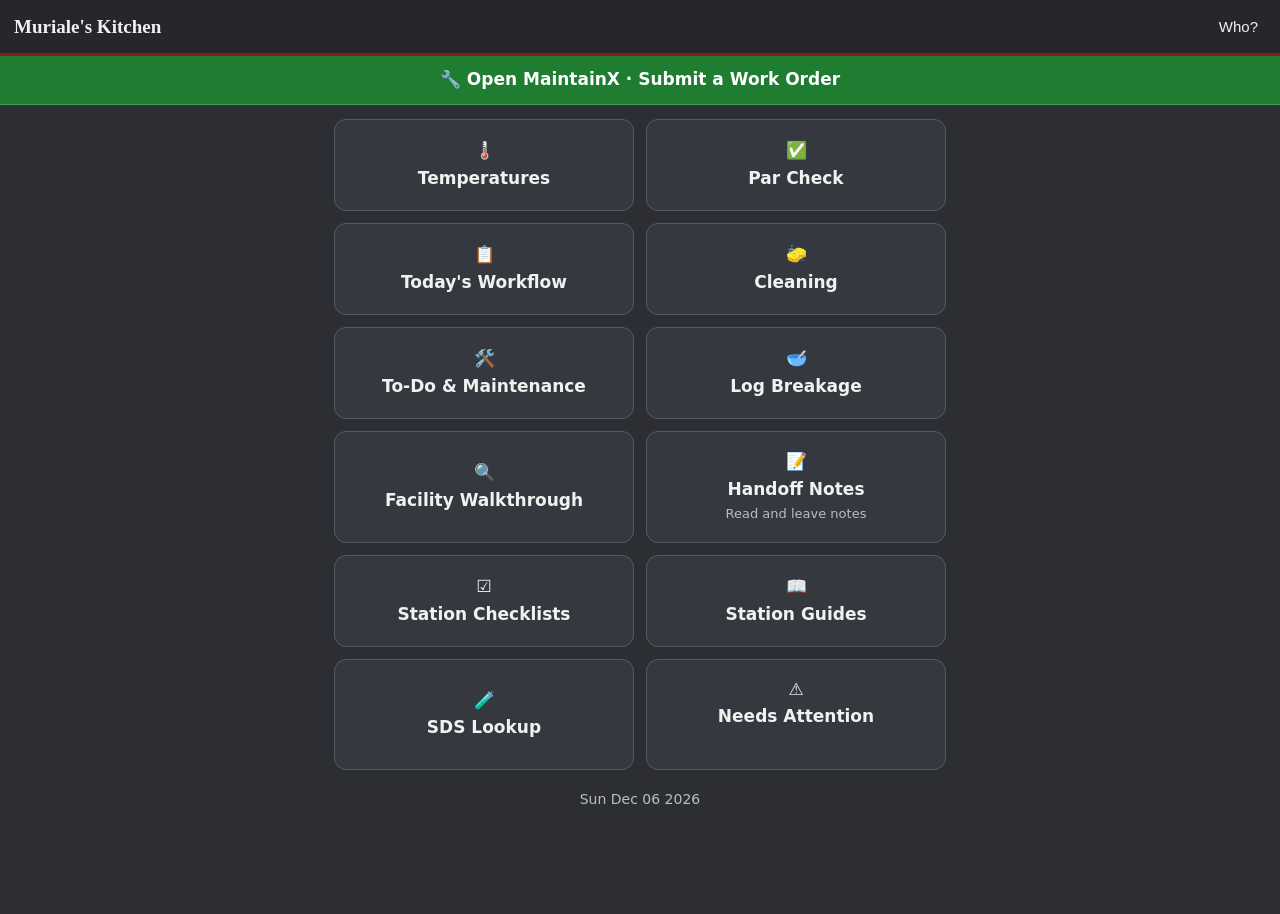
==== commit 55f085e0: "v2.49.0: MaintainX bar across the top of the program and the phone page Co-Authored-By: Claude Sonne" ====
--- a/ui/m/index.html
+++ b/ui/m/index.html
@@ -32,6 +32,7 @@
 </style></head>
 <body>
 <header><button id="back" style="display:none">‹ Home</button><h1 id="ttl">Muriale's Kitchen</h1><button id="qbtn" style="display:none"></button><button id="who"></button></header>
+<a id="mx" href="https://app.getmaintainx.com" style="display:block;text-align:center;text-decoration:none;background:var(--green);color:#fff;font-weight:700;padding:12px;border-bottom:1px solid #3aa24e">🔧 Open MaintainX · Submit a Work Order</a>
 <main><div id="errbar" onclick="this.style.display='none'"></div><div id="v"></div></main><div id="toast"></div>
 <script>
 "use strict";
@@ -278,6 +279,6 @@
       ${p.missing?'<div class="bad">The PDF is missing from the folder.</div>':`<a class="btn sm" style="text-decoration:none;margin-top:8px" href="/api/phone/sds/${encodeURIComponent(p.id)}/pdf" target="_blank">Open Full Sheet (PDF)</a>`}</div>`).join(""):'<p class="mute">Nothing matches that.</p>';};
   let tm;$("#sq").oninput=()=>{clearTimeout(tm);tm=setTimeout(draw,250);};draw();}
 
-$("#qbtn").onclick=qpanel;showQ();flushQ();setInterval(flushQ,15000);window.addEventListener("online",flushQ);document.addEventListener("visibilitychange",()=>{if(!document.hidden)flushQ();});
+api("/api/phone/options").then(o=>{if(o.portal)$("#mx").href=o.portal;}).catch(()=>{});$("#qbtn").onclick=qpanel;showQ();flushQ();setInterval(flushQ,15000);window.addEventListener("online",flushQ);document.addEventListener("visibilitychange",()=>{if(!document.hidden)flushQ();});
 route();
 </script></body></html>
